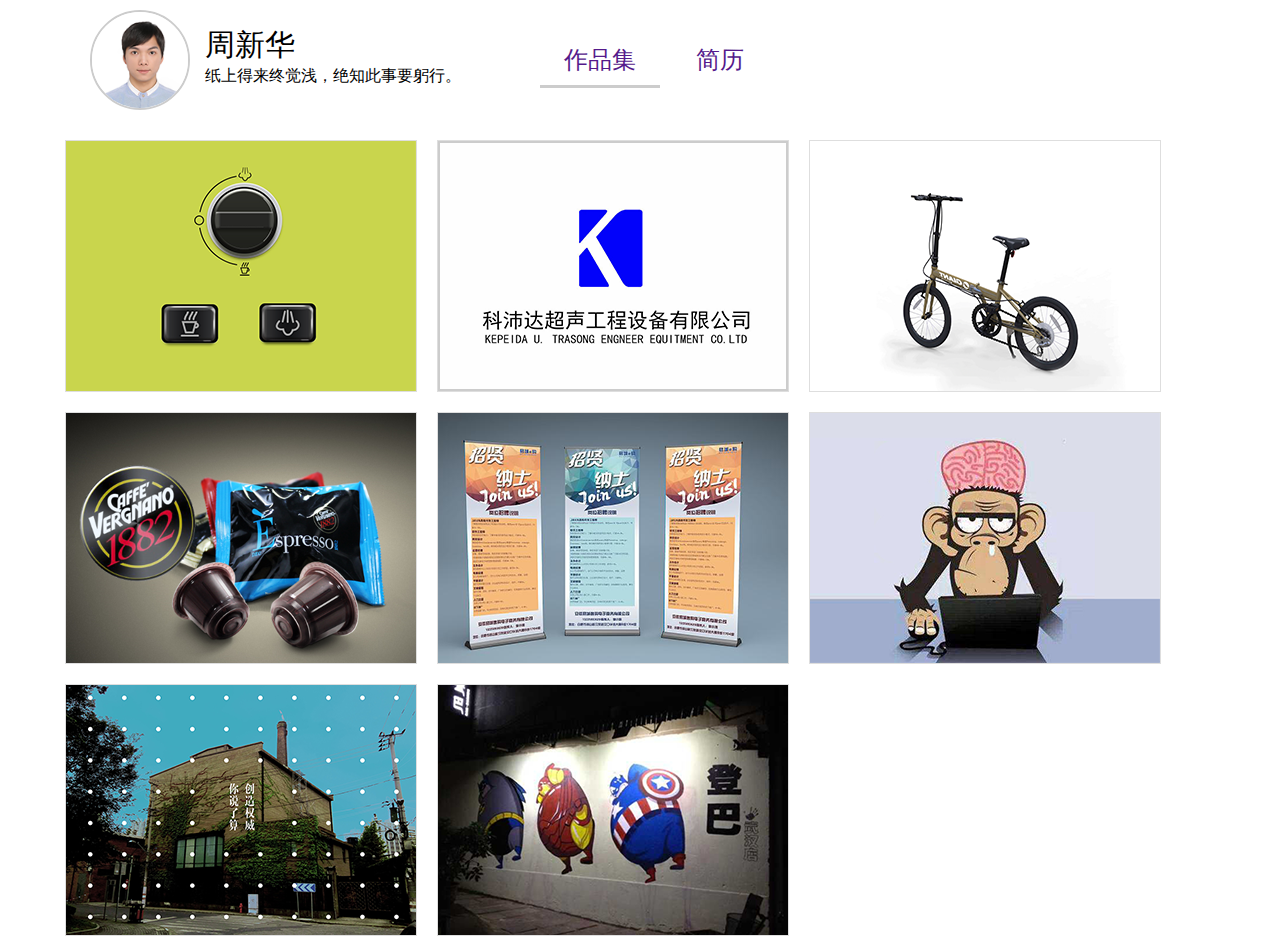
==== index.html @ b95f662c "aaaa" ====
<!DOCTYPE html>
<html>
<head lang="en">
    <meta charset="UTF-8">
    <title>周新华作品集</title>
    <style type="text/css">
        body, h1, h2, h3, h4, h5, h6, hr, p, blockquote, /* structural elements 结构元素 */
        dl, dt, dd, ul, ol, li, /* list elements 列表元素 */
        pre, /* text formatting elements 文本格式元素 */
        fieldset, lengend, button, input, textarea, /* form elements 表单元素 */
        th, td { /* table elements 表格元素 */
            margin: 0;
            padding: 0;
        }
        ul, ol { list-style: none; }

        /* 重置文本格式元素 */
        a { text-decoration: none; }
        a:hover { text-decoration: none; }
        body{
            font-family: 微软雅黑;
        }
        .head{
            height:120px;
            /*background-color: #ccc;*/
        }
        .head .nav{
            height: 120px;
            width: 1100px;
            margin: 0 auto;
            /*background-color: yellow;*/
        }
        .head .nav .logo{
            height: 120px;
            width: 450px;
            /*background-color: gray;*/
            float: left;
        }
        .head .nav .mulu{
            /*background-color: red;*/
            float: left;
        }
        .head .nav .mulu ul{
            font-size: 24px;
        }
        .head .nav .mulu ul li{
            float: left;
            width: 120px;
            height: 85px;
            text-align: center;
            line-height: 120px;
        }
        .active{
            border-bottom: 3px solid;
            border-bottom-color: #cccccc;
        }
        .head .nav .touxiang{
            width: 100px;
            height: 100px;
            border-radius: 50%;
            text-align: center;
            overflow: hidden;
            float: left;
            border: 2px solid;
            border-color: #cccccc;
            margin-top: 10px;
            box-sizing: border-box;
        }
        .head .nav .name{
            float: left;
            margin-left: 15px;
            padding-top: 25px;
        }
        #zxh{
            font-size: 30px;
        }
        .head .nav .logo .touxiang img{
            width: 100px;
        }
        .content{
            height: 810px;
            width: 1150px;
            margin: 0 auto;
        }
        .pi {
            width: 350px;
            height: 250px;
            display: inline-block;
            border: 1px solid #dedede;
            margin: 20px 20px 0 0;
            float: left;
            text-align: center;
            line-height: 250px;
        }
        .box1 {
            background: url('./images/1.png') no-repeat;
            background-size: contain; 
            opacity: 1;
        }
        .content1 {
            height:100%;
            width: 100%;
            opacity: 0;
            background: rgba(0,0,0,0.1);
            color: #fff;
            font-size: 30px;
        }
        .content1:hover {
            opacity: 1;
        }
        .box2 {
            background: url('./images/2.png') no-repeat;
            background-size: contain; 
        }
        .box3 {
            background: url('./images/3.png') no-repeat;
            background-size: contain; 
        }
        .box4 {
            background: url('./images/4.png') no-repeat;
            background-size: contain; 
        }
        .box5 {
            background: url('./images/5.png') no-repeat;
            background-size: contain; 
        }
        .box6 {
            background: url('./images/6.png') no-repeat;
            background-size: contain; 
        }
        .box7 {
            background: url('./images/7.png') no-repeat;
            background-size: contain; 
        }
        .box8 {
            background: url('./images/8.png') no-repeat;
            background-size: contain; 
        }
    </style>
</head>
<body>
<div class="head">
    <div class="nav">
        <div class="logo">
            <div class="touxiang">
                <img src="images/tx2.png" alt=""/>
            </div>
            <div class="name">
                <p id="zxh">周新华</p>
                <p>纸上得来终觉浅，绝知此事要躬行。</p>
            </div>
        </div>
        <div class="mulu">
            <ul>
                <li class="active"><P><a href="">作品集</a></P></li>
                <li><p><a href="">简历</a></p></li>
            </ul>
        </div>
    </div>
</div>
<div class="content">
    <div class="pi box1">
        <div class="content1">UI设计</div>
    </div>
    <div class="pi box2"></div>
    <div class="pi box3"></div>
    <div class="pi box4"></div>
    <div class="pi box5"></div>
    <div class="pi box6"></div>
    <div class="pi box7"></div>
    <div class="pi box8"></div>
</div>
<div class="footer"></div>

</body>
</html>
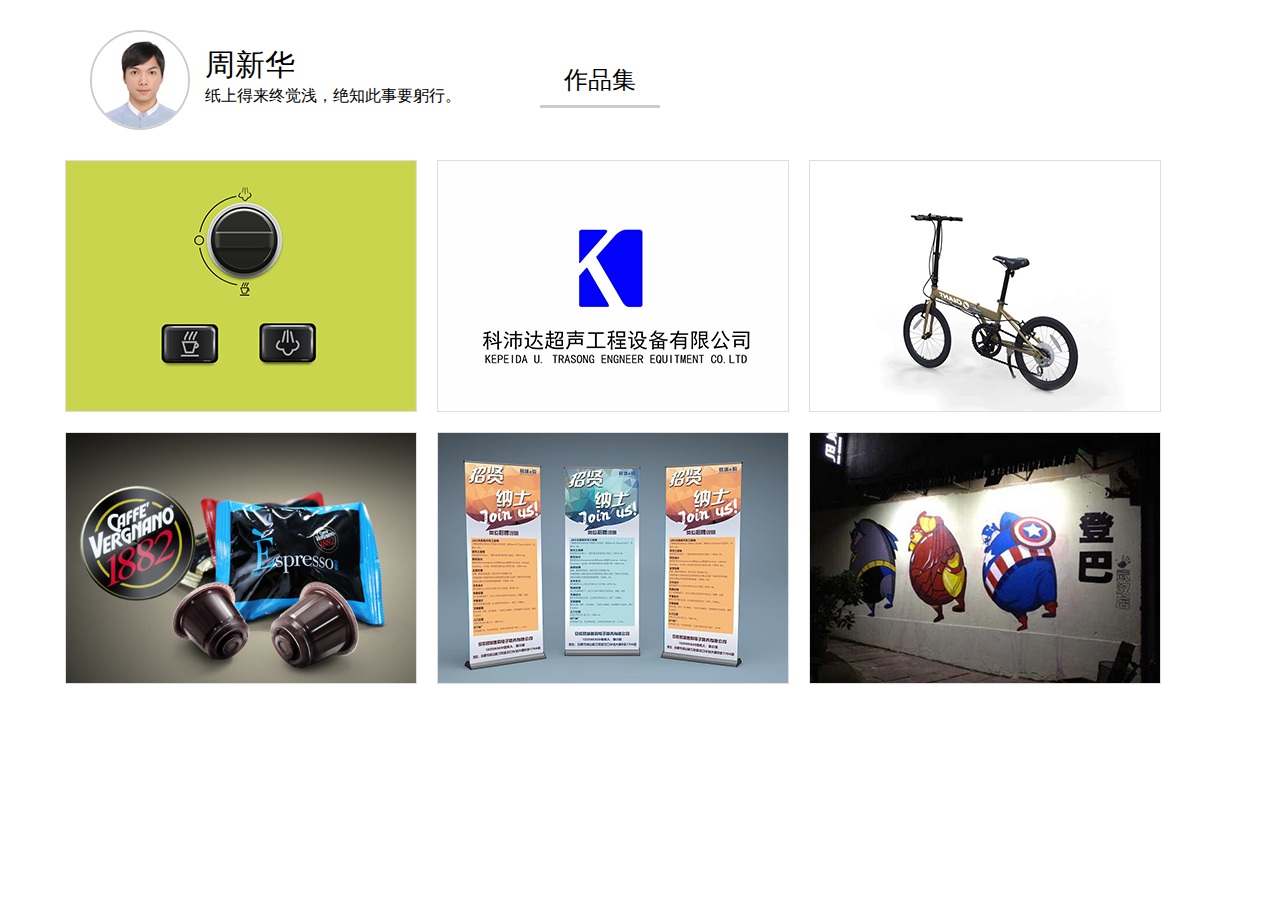
==== commit 85b739ab: "提交" ====
--- a/index.html
+++ b/index.html
@@ -15,13 +15,15 @@
         ul, ol { list-style: none; }
 
         /* 重置文本格式元素 */
-        a { text-decoration: none; }
+        a { text-decoration: none;
+            color: #000;}
         a:hover { text-decoration: none; }
         body{
             font-family: 微软雅黑;
         }
         .head{
             height:120px;
+            margin-top: 20px;
             /*background-color: #ccc;*/
         }
         .head .nav{
@@ -42,6 +44,7 @@
         }
         .head .nav .mulu ul{
             font-size: 24px;
+            color: #000;
         }
         .head .nav .mulu ul li{
             float: left;
@@ -78,7 +81,7 @@
             width: 100px;
         }
         .content{
-            height: 810px;
+            height: 580px;
             width: 1150px;
             margin: 0 auto;
         }
@@ -101,9 +104,12 @@
             height:100%;
             width: 100%;
             opacity: 0;
-            background: rgba(0,0,0,0.1);
+            background: rgba(0,0,0,0.3);
             color: #fff;
             font-size: 30px;
+        }
+        .content1 a{
+            color: #fff;
         }
         .content1:hover {
             opacity: 1;
@@ -125,17 +131,17 @@
             background-size: contain; 
         }
         .box6 {
-            background: url('./images/6.png') no-repeat;
-            background-size: contain; 
-        }
-        .box7 {
-            background: url('./images/7.png') no-repeat;
-            background-size: contain; 
-        }
-        .box8 {
             background: url('./images/8.png') no-repeat;
             background-size: contain; 
         }
+        /*.box7 {*/
+            /*background: url('./images/7.png') no-repeat;*/
+            /*background-size: contain; */
+        /*}*/
+        /*.box8 {*/
+            /*background: url('./images/8.png') no-repeat;*/
+            /*background-size: contain; */
+        /*}*/
     </style>
 </head>
 <body>
@@ -143,7 +149,7 @@
     <div class="nav">
         <div class="logo">
             <div class="touxiang">
-                <img src="images/tx2.png" alt=""/>
+                <a href="index.html"><img src="images/tx2.png" alt=""/></a>
             </div>
             <div class="name">
                 <p id="zxh">周新华</p>
@@ -153,22 +159,22 @@
         <div class="mulu">
             <ul>
                 <li class="active"><P><a href="">作品集</a></P></li>
-                <li><p><a href="">简历</a></p></li>
+                <!--<li><p><a href="">简历</a></p></li>-->
             </ul>
         </div>
     </div>
 </div>
 <div class="content">
     <div class="pi box1">
-        <div class="content1">UI设计</div>
+        <div class="content1"><a href="UI.html">UI设计</a></div>
     </div>
-    <div class="pi box2"></div>
-    <div class="pi box3"></div>
-    <div class="pi box4"></div>
-    <div class="pi box5"></div>
-    <div class="pi box6"></div>
-    <div class="pi box7"></div>
-    <div class="pi box8"></div>
+    <div class="pi box2">
+        <div class="content1"><a href="VI.html">VI设计</a></div>
+    </div>
+    <div class="pi box3"><div class="content1"><a href="PD.html">产品设计</a></div></div>
+    <div class="pi box4"><div class="content1"><a href="DS.html">电商设计</a></div></div>
+    <div class="pi box5"><div class="content1"><a href="PM.html">平面设计</a></div></div>
+    <div class="pi box6"><div class="content1"><a href="SH.html">手绘涂鸦</a></div></div>
 </div>
 <div class="footer"></div>
 
